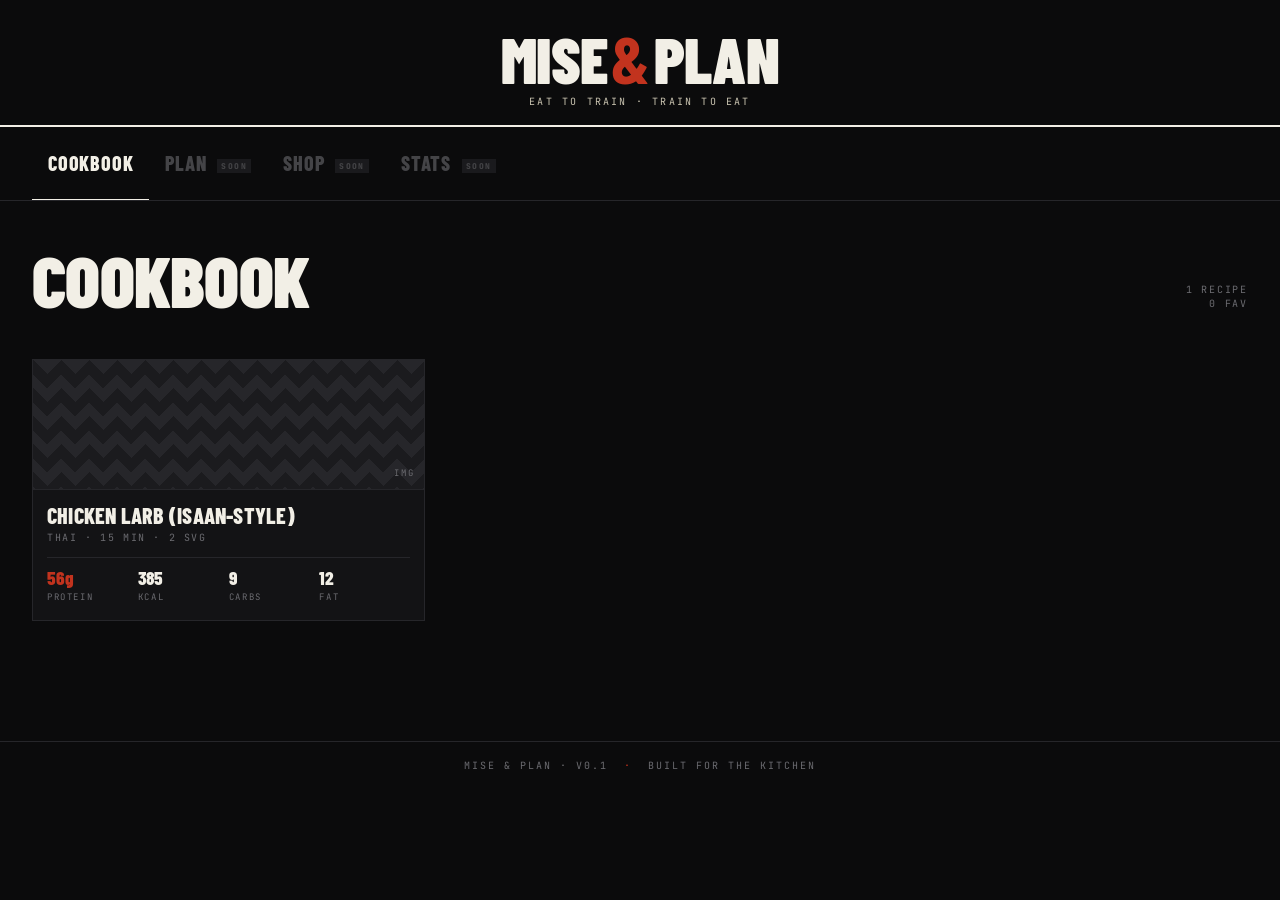
==== index.html @ 18a21efa "Phase 1.1 — initial scaffold" ====
<!doctype html>
<html lang="en">
<head>
  <meta charset="utf-8"/>
  <meta name="viewport" content="width=device-width, initial-scale=1, viewport-fit=cover"/>
  <meta name="theme-color" content="#0B0B0C"/>
  <title>Mise &amp; Plan</title>
  <link rel="manifest" href="/manifest.webmanifest"/>
  <link rel="icon" href="/icon-192.png"/>
  <link rel="apple-touch-icon" href="/icon-192.png"/>

  <link rel="preconnect" href="https://fonts.googleapis.com"/>
  <link rel="preconnect" href="https://fonts.gstatic.com" crossorigin/>
  <link href="https://fonts.googleapis.com/css2?family=Barlow+Condensed:wght@500;700;800;900&family=Archivo:wght@400;500;600;700&family=JetBrains+Mono:wght@400;500;700&display=swap" rel="stylesheet"/>

  <link rel="stylesheet" href="/src/core/design.css"/>
</head>
<body>

<header class="masthead">
  <div class="wordmark">Mise<span class="amp">&amp;</span>Plan</div>
  <div class="submark">Eat to train · Train to eat</div>
</header>

<nav class="app-nav" id="app-nav">
  <button data-route="cookbook" class="active">Cookbook</button>
  <button data-route="plan"     disabled>Plan <span class="soon">SOON</span></button>
  <button data-route="shop"     disabled>Shop <span class="soon">SOON</span></button>
  <button data-route="stats"    disabled>Stats <span class="soon">SOON</span></button>
</nav>

<main id="app">
  <!-- Active module mounts here -->
  <div class="boot-state">
    <div class="boot-stamp">BOOTING…</div>
  </div>
</main>

<footer class="colophon">
  <span>Mise &amp; Plan · v0.1</span>
  <span class="dot">·</span>
  <span>Built for the kitchen</span>
</footer>

<script type="module" src="/src/core/main.js"></script>
</body>
</html>
---- src/core/design.css ----
/* =============================================================
   MISE & PLAN — DESIGN SYSTEM
   Iron & Paper. v0.1
   ============================================================= */

:root {
  /* IRON STACK */
  --iron-000: #0B0B0C;
  --iron-100: #131315;
  --iron-200: #1B1B1E;
  --iron-300: #26262A;
  --iron-400: #3A3A3F;
  --iron-500: #6B6B70;

  /* PAPER STACK */
  --paper-000: #F2EFE6;
  --paper-100: #E6E2D6;
  --paper-200: #C9C3B0;
  --paper-300: #A8A28E;

  /* THE LOAD — protein only */
  --iron-red:       #C2331E;
  --iron-red-deep:  #8E2415;

  /* Reserved accents */
  --safety:         #E8B53C;  /* kcal cap warning */
  --plate-green:    #4A6B3A;  /* logged / done */

  /* TYPE */
  --display: "Barlow Condensed", "Oswald", sans-serif;
  --body:    "Archivo", "Helvetica Neue", system-ui, sans-serif;
  --mono:    "JetBrains Mono", ui-monospace, monospace;

  /* SPACING (8pt-ish, condensed) */
  --sp-1: 4px;
  --sp-2: 8px;
  --sp-3: 12px;
  --sp-4: 16px;
  --sp-5: 24px;
  --sp-6: 32px;
  --sp-7: 48px;
  --sp-8: 64px;

  /* MAX-WIDTH for desktop pages */
  --maxw: 1200px;
}

/* ====== RESET ====== */
* { box-sizing: border-box; }
html, body { margin: 0; padding: 0; }
html { background: var(--iron-000); }
body {
  background: var(--iron-000);
  color: var(--paper-000);
  font-family: var(--body);
  font-size: 15px;
  line-height: 1.5;
  -webkit-font-smoothing: antialiased;
  text-rendering: optimizeLegibility;
  min-height: 100vh;
  min-height: 100svh;
}
button, input, textarea, select {
  font-family: inherit;
  font-size: inherit;
  color: inherit;
}
button { cursor: pointer; }

/* ====== GRAPH-PAPER SUBSTRATE ====== */
.gridpaper {
  background-color: var(--iron-100);
  background-image:
    linear-gradient(to right, rgba(242,239,230,0.04) 1px, transparent 1px),
    linear-gradient(to bottom, rgba(242,239,230,0.04) 1px, transparent 1px),
    linear-gradient(to right, rgba(242,239,230,0.07) 1px, transparent 1px),
    linear-gradient(to bottom, rgba(242,239,230,0.07) 1px, transparent 1px);
  background-size: 12px 12px, 12px 12px, 60px 60px, 60px 60px;
}
.gridpaper-light {
  background-color: var(--paper-000);
  background-image:
    linear-gradient(to right, rgba(11,11,12,0.06) 1px, transparent 1px),
    linear-gradient(to bottom, rgba(11,11,12,0.06) 1px, transparent 1px),
    linear-gradient(to right, rgba(11,11,12,0.12) 1px, transparent 1px),
    linear-gradient(to bottom, rgba(11,11,12,0.12) 1px, transparent 1px);
  background-size: 12px 12px, 12px 12px, 60px 60px, 60px 60px;
}

/* ====== MASTHEAD ====== */
.masthead {
  padding: var(--sp-5) var(--sp-4) var(--sp-3);
  border-bottom: 2px solid var(--paper-000);
  text-align: center;
}
.wordmark {
  font-family: var(--display);
  font-weight: 900;
  font-size: 44px;
  line-height: 0.85;
  letter-spacing: -0.01em;
  text-transform: uppercase;
}
.wordmark .amp {
  color: var(--iron-red);
  font-weight: 700;
  padding: 0 0.06em;
}
.submark {
  font-family: var(--mono);
  font-size: 10px;
  letter-spacing: 0.22em;
  text-transform: uppercase;
  color: var(--paper-200);
  margin-top: var(--sp-2);
}
@media (min-width: 768px) {
  .masthead { padding: var(--sp-6) var(--sp-6) var(--sp-4); }
  .wordmark { font-size: 64px; }
}

/* ====== APP NAV ====== */
.app-nav {
  display: flex;
  border-bottom: 1px solid var(--iron-300);
  background: var(--iron-000);
  padding: 0 var(--sp-4);
  overflow-x: auto;
  -webkit-overflow-scrolling: touch;
}
.app-nav button {
  background: transparent;
  border: 0;
  font-family: var(--display);
  font-weight: 800;
  font-size: 17px;
  letter-spacing: 0.04em;
  text-transform: uppercase;
  color: var(--iron-500);
  padding: var(--sp-4) var(--sp-3);
  border-bottom: 2px solid transparent;
  margin-bottom: -1px;
  white-space: nowrap;
  position: relative;
}
.app-nav button.active {
  color: var(--paper-000);
  border-bottom-color: var(--paper-000);
}
.app-nav button:not(:disabled):hover {
  color: var(--paper-100);
}
.app-nav button:disabled {
  cursor: not-allowed;
  opacity: 0.6;
}
.app-nav .soon {
  font-family: var(--mono);
  font-size: 8px;
  letter-spacing: 0.18em;
  background: var(--iron-300);
  color: var(--iron-500);
  padding: 2px 4px;
  margin-left: 6px;
  vertical-align: middle;
}
@media (min-width: 768px) {
  .app-nav { padding: 0 var(--sp-6); }
  .app-nav button { font-size: 20px; padding: var(--sp-5) var(--sp-4); }
}

/* ====== MAIN ====== */
main {
  min-height: 60vh;
}

/* ====== BOOT STATE (first paint, before JS hydrates) ====== */
.boot-state {
  padding: var(--sp-8) var(--sp-4);
  text-align: center;
}
.boot-stamp {
  display: inline-block;
  font-family: var(--mono);
  font-size: 11px;
  letter-spacing: 0.3em;
  text-transform: uppercase;
  color: var(--iron-500);
  padding: var(--sp-2) var(--sp-3);
  border: 1px dashed var(--iron-400);
}

/* ====== FOOTER / COLOPHON ====== */
.colophon {
  border-top: 1px solid var(--iron-300);
  padding: var(--sp-4) var(--sp-4);
  text-align: center;
  font-family: var(--mono);
  font-size: 10px;
  letter-spacing: 0.2em;
  text-transform: uppercase;
  color: var(--iron-500);
}
.colophon .dot {
  color: var(--iron-red);
  margin: 0 var(--sp-2);
}

/* ====== SHARED COMPONENTS (used across modules) ====== */

/* --- Section heading --- */
.section-head {
  padding: var(--sp-6) var(--sp-4) var(--sp-4);
  display: flex;
  align-items: end;
  justify-content: space-between;
  gap: var(--sp-4);
}
.section-head .title {
  font-family: var(--display);
  font-weight: 900;
  font-size: 44px;
  line-height: 0.85;
  text-transform: uppercase;
  letter-spacing: -0.01em;
}
.section-head .meta {
  font-family: var(--mono);
  font-size: 10px;
  letter-spacing: 0.18em;
  text-transform: uppercase;
  color: var(--iron-500);
  text-align: right;
  line-height: 1.4;
}
@media (min-width: 768px) {
  .section-head { padding: var(--sp-7) var(--sp-6) var(--sp-5); }
  .section-head .title { font-size: 72px; }
}

/* --- Eyebrow tag --- */
.eyebrow {
  display: inline-block;
  font-family: var(--mono);
  font-size: 10px;
  letter-spacing: 0.2em;
  text-transform: uppercase;
  padding: 4px 8px;
  background: var(--iron-red);
  color: var(--paper-000);
}
.eyebrow.outline {
  background: transparent;
  border: 1px solid var(--paper-200);
  color: var(--paper-100);
}

/* --- Stamp (top-right of cards) --- */
.stamp {
  font-family: var(--mono);
  font-size: 9px;
  letter-spacing: 0.2em;
  text-transform: uppercase;
  padding: 3px 6px;
  background: var(--iron-000);
  color: var(--paper-200);
  border: 1px solid var(--paper-200);
}
.stamp.fav {
  background: var(--paper-000);
  color: var(--iron-000);
  border-color: var(--paper-000);
}

/* --- Empty state --- */
.empty {
  padding: var(--sp-7) var(--sp-4);
  text-align: center;
  border: 1px dashed var(--iron-400);
  margin: var(--sp-4);
}
.empty .icon-frame {
  width: 56px;
  height: 56px;
  border: 2px solid var(--paper-200);
  margin: 0 auto var(--sp-4);
  position: relative;
}
.empty .icon-frame::before,
.empty .icon-frame::after {
  content: "";
  position: absolute;
  background: var(--paper-200);
}
.empty .icon-frame::before {
  top: 50%; left: 12px; right: 12px;
  height: 2px; margin-top: -1px;
}
.empty .icon-frame::after {
  top: 12px; bottom: 12px; left: 50%;
  width: 2px; margin-left: -1px;
}
.empty .title-row {
  font-family: var(--display);
  font-weight: 800;
  font-size: 24px;
  text-transform: uppercase;
  color: var(--paper-000);
  margin-bottom: var(--sp-1);
  letter-spacing: 0.02em;
}
.empty .sub {
  font-size: 14px;
  color: var(--paper-200);
  max-width: 280px;
  margin: 0 auto var(--sp-4);
}
.empty .action {
  font-family: var(--mono);
  font-size: 10px;
  letter-spacing: 0.22em;
  text-transform: uppercase;
  padding: var(--sp-3) var(--sp-4);
  border: 1px solid var(--paper-000);
  color: var(--paper-000);
  background: transparent;
}
.empty .action:hover { background: var(--paper-000); color: var(--iron-000); }

/* --- Skeleton / loading --- */
.skeleton {
  border: 1px solid var(--iron-300);
  background: var(--iron-100);
  height: 110px;
  position: relative;
  overflow: hidden;
}
.skeleton::after {
  content: "";
  position: absolute;
  top: 0; left: -100%;
  width: 100%; height: 100%;
  background: linear-gradient(90deg, transparent, rgba(242,239,230,0.03), transparent);
  animation: shimmer 1.4s infinite;
}
@keyframes shimmer { to { left: 100%; } }
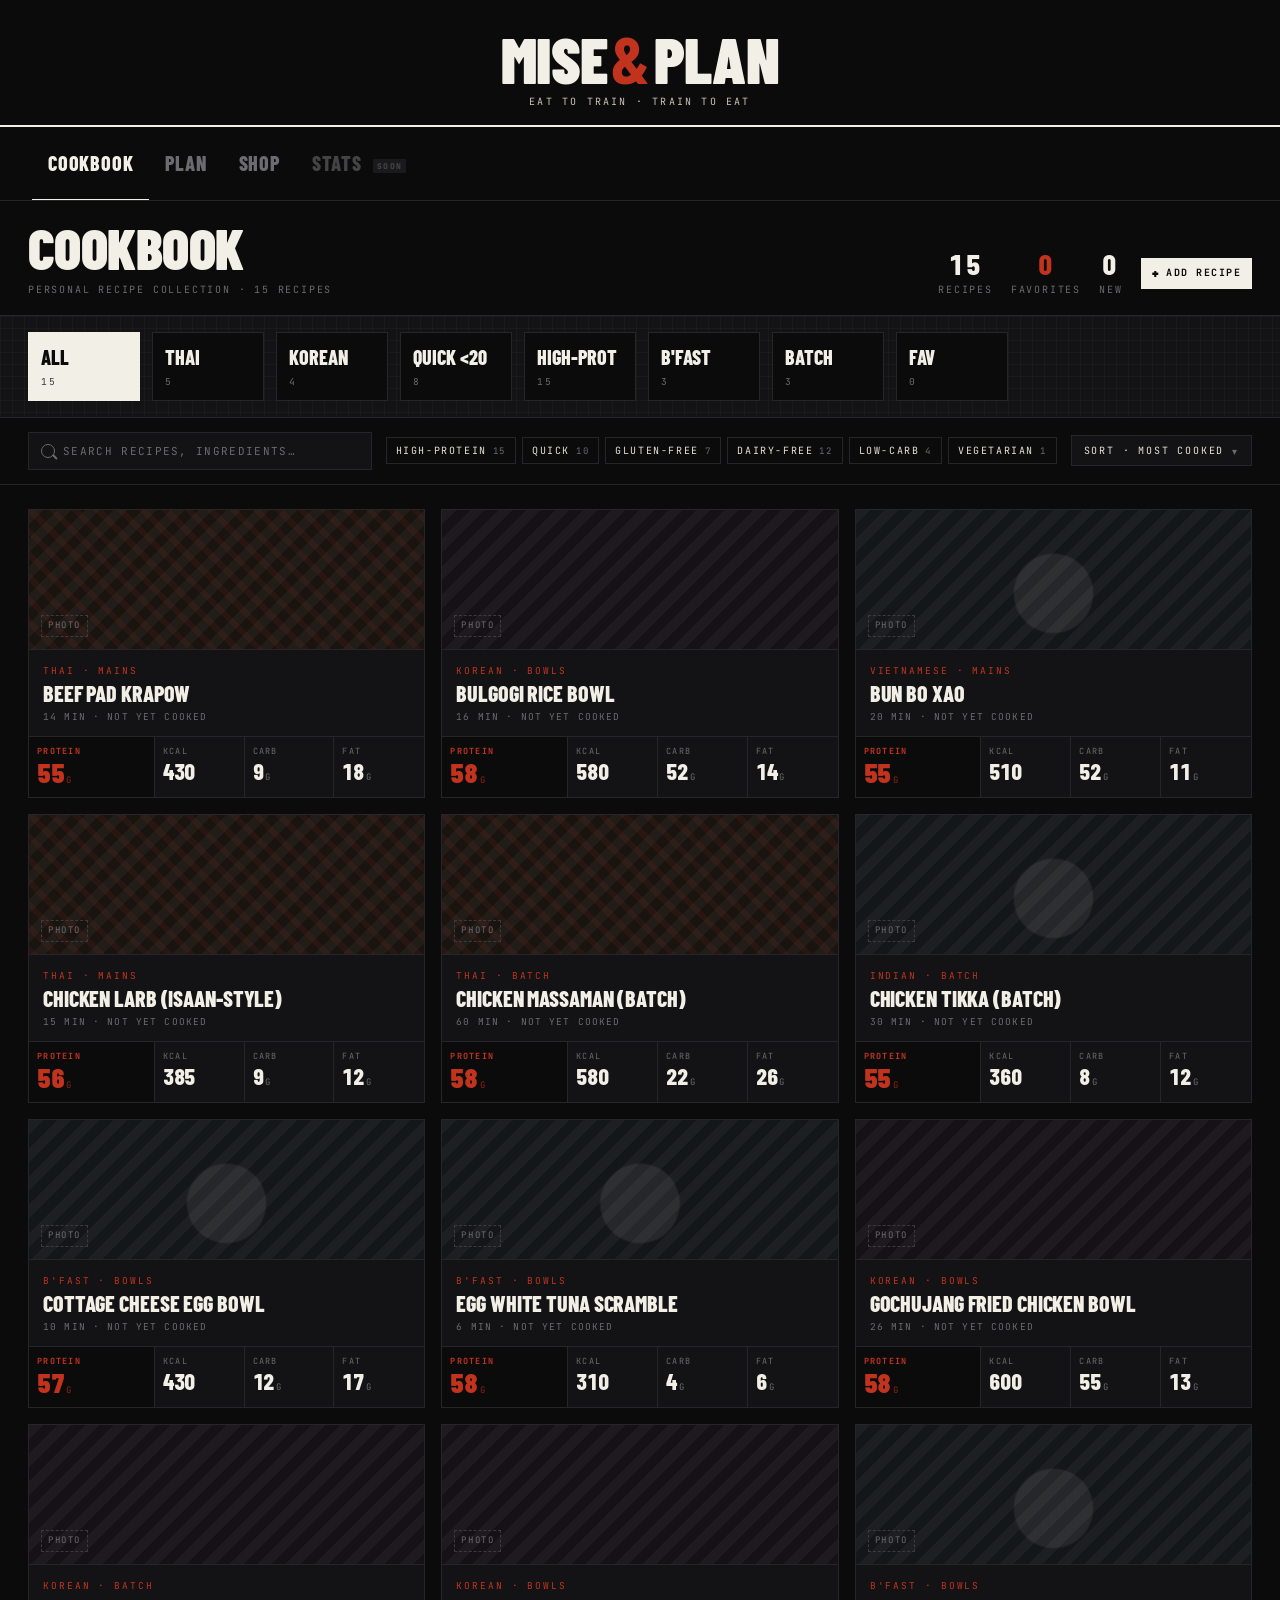
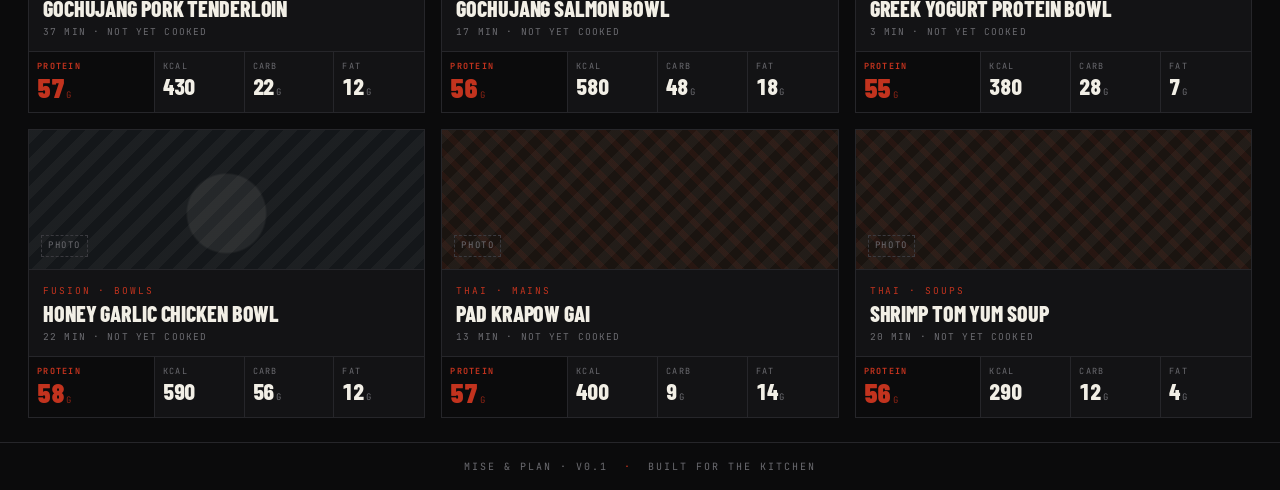
==== commit ce7fae7d: "Phase 2 — Planner + Shopping list + Recipe form Phase 2.1 — PLANNER (src/planner/planner.js) - Weekl" ====
--- a/index.html
+++ b/index.html
@@ -24,9 +24,9 @@
 
 <nav class="app-nav" id="app-nav">
   <button data-route="cookbook" class="active">Cookbook</button>
-  <button data-route="plan"     disabled>Plan <span class="soon">SOON</span></button>
-  <button data-route="shop"     disabled>Shop <span class="soon">SOON</span></button>
-  <button data-route="stats"    disabled>Stats <span class="soon">SOON</span></button>
+  <button data-route="plan">Plan</button>
+  <button data-route="shop">Shop</button>
+  <button data-route="stats" disabled>Stats <span class="soon">SOON</span></button>
 </nav>
 
 <main id="app">
--- a/src/core/design.css
+++ b/src/core/design.css
@@ -255,22 +255,55 @@
   color: var(--paper-100);
 }
 
-/* --- Stamp (top-right of cards) --- */
+/* --- Stamp (top-right of cards) ---
+   Priority on cards: NEW > FAV > ×N COOKED > DRAFT.
+   Default = iron-red (used by .new).                       */
 .stamp {
   font-family: var(--mono);
-  font-size: 9px;
-  letter-spacing: 0.2em;
-  text-transform: uppercase;
-  padding: 3px 6px;
-  background: var(--iron-000);
-  color: var(--paper-200);
-  border: 1px solid var(--paper-200);
-}
-.stamp.fav {
+  font-size: 9.5px;
+  letter-spacing: 0.18em;
+  text-transform: uppercase;
+  padding: 4px 7px;
+  font-weight: 700;
+  line-height: 1;
+  background: var(--iron-red);
+  color: var(--paper-000);
+  border: 1px solid var(--iron-red);
+}
+.stamp.new { background: var(--iron-red); color: var(--paper-000); border-color: var(--iron-red); }
+.stamp.fav { background: var(--paper-000); color: var(--iron-000); border-color: var(--paper-000); }
+.stamp.cooked { background: var(--iron-000); color: var(--paper-000); border-color: var(--paper-000); }
+.stamp.draft { background: var(--iron-300); color: var(--paper-200); border: 1px dashed var(--iron-500); }
+
+/* --- Button family ---
+   Iron-red `.red` is structural only (e.g. sticky-bar top border) — never a generic CTA.   */
+.btn {
+  font-family: var(--mono);
+  font-size: 11px;
+  letter-spacing: 0.18em;
+  text-transform: uppercase;
+  padding: 9px 12px;
+  border: 1px solid var(--paper-000);
   background: var(--paper-000);
   color: var(--iron-000);
-  border-color: var(--paper-000);
-}
+  cursor: pointer;
+  font-weight: 700;
+  line-height: 1;
+  display: inline-flex;
+  align-items: center;
+  gap: 6px;
+  text-decoration: none;
+  transition: background 100ms linear, color 100ms linear, border-color 100ms linear;
+}
+.btn:hover { background: var(--paper-100); }
+.btn.outline { background: transparent; color: var(--paper-000); }
+.btn.outline:hover { background: var(--paper-000); color: var(--iron-000); }
+.btn.ghost { background: transparent; color: var(--iron-500); border-color: var(--iron-400); }
+.btn.ghost:hover { color: var(--paper-000); border-color: var(--paper-200); }
+.btn.red { background: var(--iron-red); border-color: var(--iron-red); color: var(--paper-000); }
+.btn.sm { font-size: 10px; padding: 7px 10px; letter-spacing: 0.15em; }
+.btn.lg { font-size: 12px; padding: 12px 18px; letter-spacing: 0.2em; }
+.btn .plus { font-family: var(--display); font-weight: 900; font-size: 15px; line-height: 1; }
 
 /* --- Empty state --- */
 .empty {
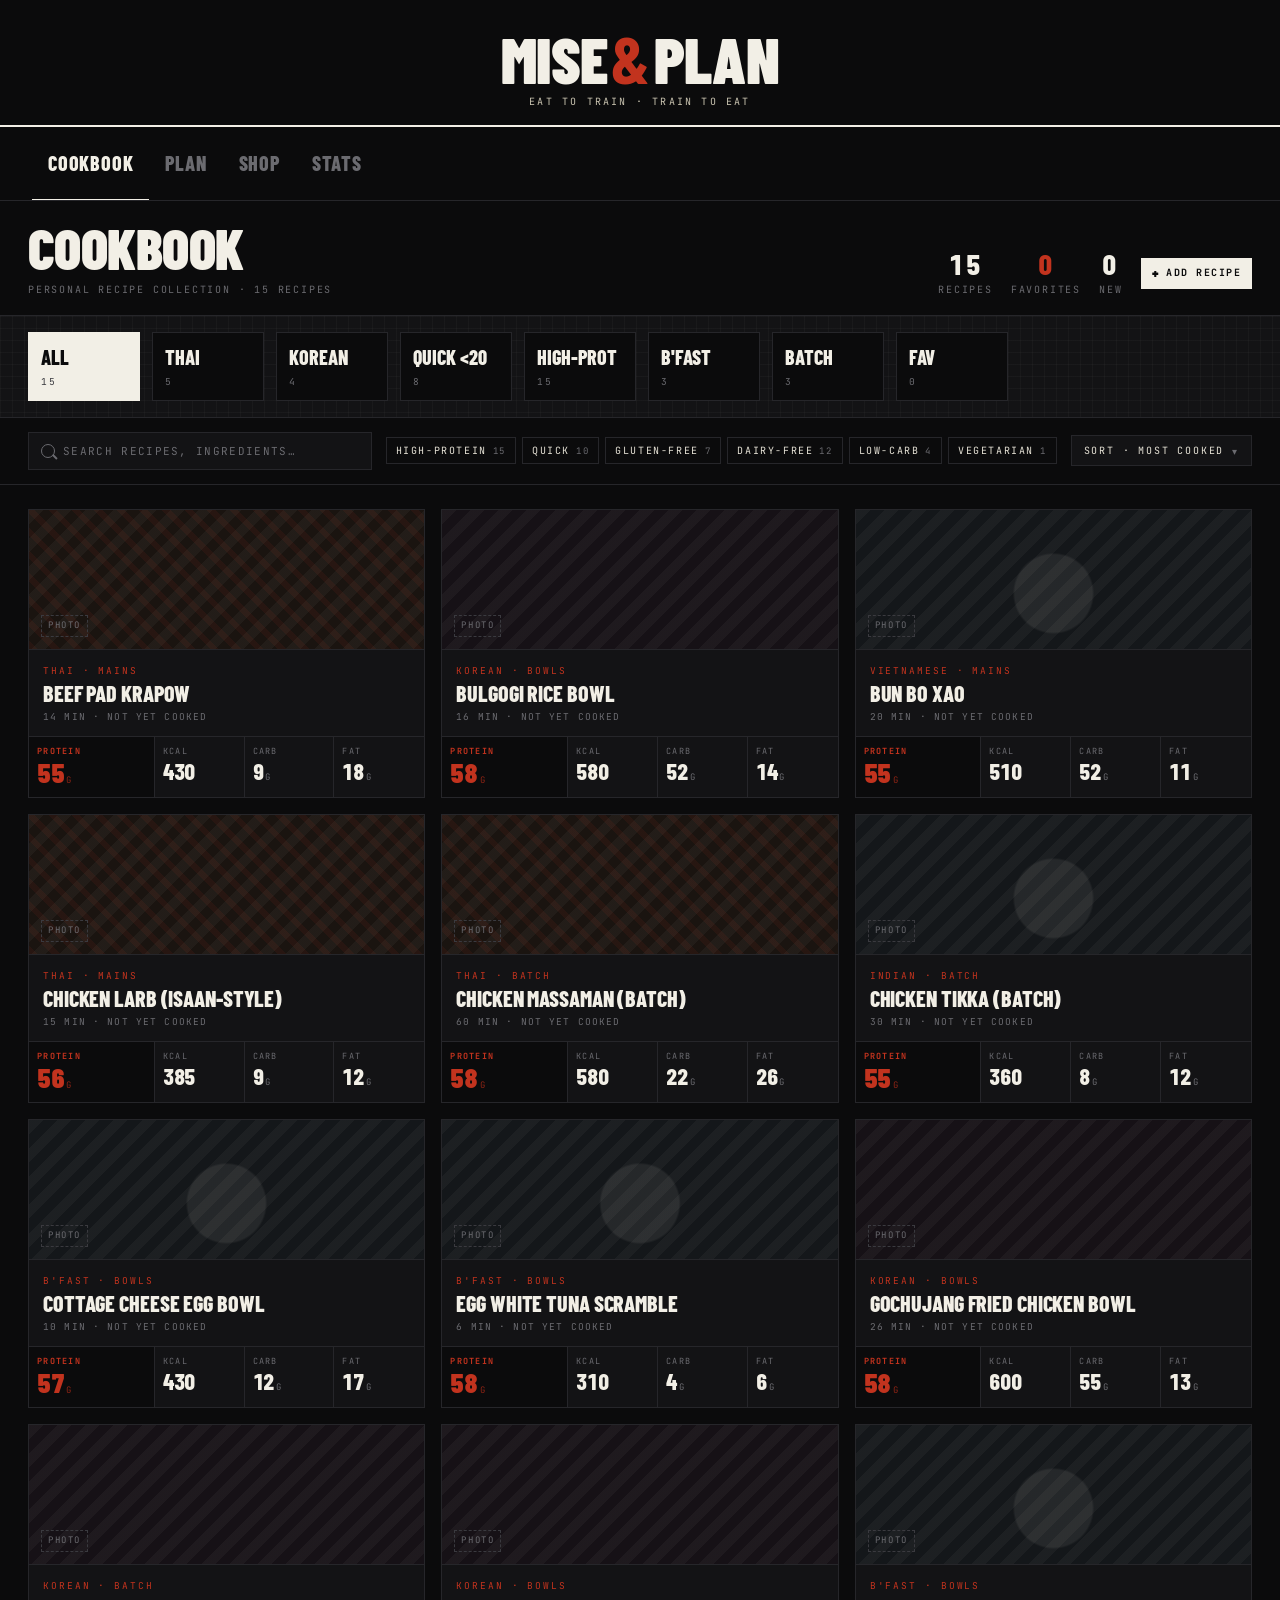
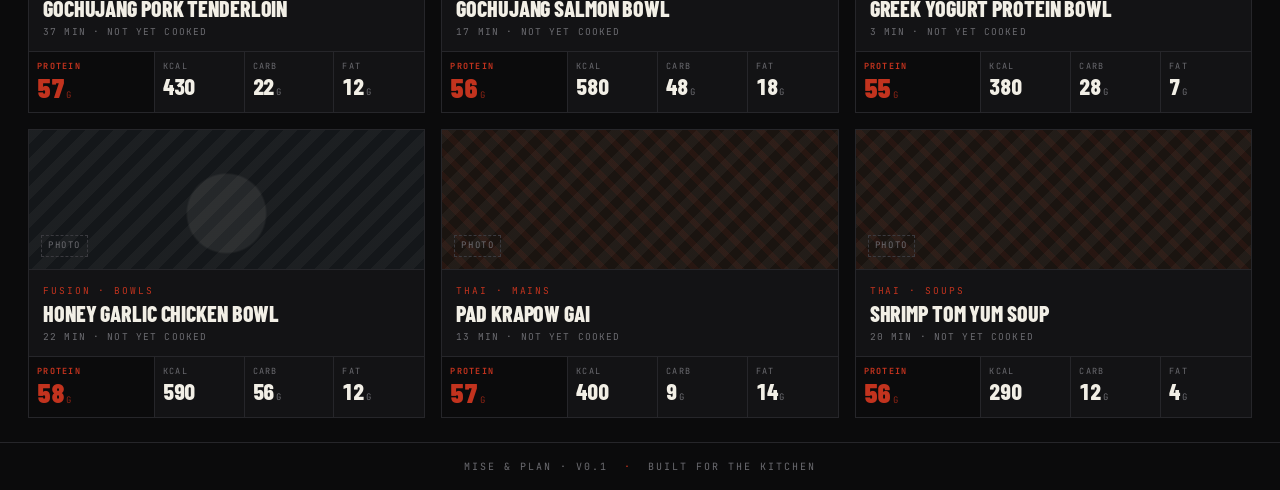
==== commit 2e40d275: "Stats module + Plan/Shop testability foundation STATS — new src/insights/insights.js (#/stats route)" ====
--- a/index.html
+++ b/index.html
@@ -26,7 +26,7 @@
   <button data-route="cookbook" class="active">Cookbook</button>
   <button data-route="plan">Plan</button>
   <button data-route="shop">Shop</button>
-  <button data-route="stats" disabled>Stats <span class="soon">SOON</span></button>
+  <button data-route="stats">Stats</button>
 </nav>
 
 <main id="app">
--- a/src/core/design.css
+++ b/src/core/design.css
@@ -377,3 +377,91 @@
   animation: shimmer 1.4s infinite;
 }
 @keyframes shimmer { to { left: 100%; } }
+
+/* ====== PRINT — recipe detail as paper backup ======
+   Strips chrome, inverts colors, keeps iron-red on protein cell.
+   Browser native print dialog (Cmd-P / Ctrl-P). */
+@media print {
+  /* Hide everything not part of the recipe */
+  .masthead, .app-nav, .colophon, .boot-state { display: none !important; }
+
+  /* Hide detail-view chrome that isn't useful on paper */
+  .recipe-detail .back-link,
+  .recipe-detail .hero-photo .utility,
+  .recipe-detail .servings-bar,
+  .recipe-detail .head-side,
+  .recipe-detail .sticky-bar,
+  .recipe-detail .more-wrap,
+  .recipe-detail .toast { display: none !important; }
+
+  /* Invert to paper */
+  html, body, main { background: white !important; }
+  body, * { color: black !important; }
+
+  .recipe-detail { max-width: 100% !important; padding: 0 !important; }
+  .recipe-detail .hero-photo {
+    background: none !important;
+    height: 60px !important;
+    border: 1px dashed #999 !important;
+    margin: 0 0 10px !important;
+  }
+  .recipe-detail .hero-photo .ph-label { color: #666 !important; border-color: #999 !important; }
+
+  .recipe-detail h1.detail-title { color: black !important; font-size: 28pt !important; margin-bottom: 4pt !important; }
+  .recipe-detail .detail-sub { color: #444 !important; font-size: 8pt !important; }
+  .recipe-detail .tag { border-color: #444 !important; color: #444 !important; }
+  .recipe-detail .tag.filled { background: black !important; color: white !important; border-color: black !important; }
+
+  /* Macro big — keep red on protein for emphasis */
+  .recipe-detail .macro-big { border-color: black !important; }
+  .recipe-detail .macro-big > div { border-color: black !important; padding: 8pt !important; }
+  .recipe-detail .macro-big .v { color: black !important; font-size: 18pt !important; }
+  .recipe-detail .macro-big .protein { background: white !important; }
+  .recipe-detail .macro-big .protein .v { color: #C2331E !important; font-size: 22pt !important; }
+  .recipe-detail .macro-big .protein .l { color: #C2331E !important; }
+  .recipe-detail .macro-big .v .u { color: #666 !important; }
+
+  /* Block heads */
+  .recipe-detail .block-head { padding: 8pt 0 4pt !important; }
+  .recipe-detail .block-head .name { color: black !important; font-size: 14pt !important; }
+  .recipe-detail .block-head .info { color: #666 !important; font-size: 7pt !important; }
+
+  /* Ingredient groups */
+  .recipe-detail .ing-group, .recipe-detail .ing-group-head, .recipe-detail .ing-row { border-color: black !important; }
+  .recipe-detail .ing-group-head { background: #f3f3f3 !important; color: black !important; padding: 4pt 0 !important; }
+  .recipe-detail .ing-group-head.protein { color: #C2331E !important; }
+  .recipe-detail .ing-row { padding: 4pt 0 !important; page-break-inside: avoid; }
+  .recipe-detail .ing-row .box { border-color: #444 !important; width: 12pt !important; height: 12pt !important; }
+  .recipe-detail .ing-row.checked .box { background: white !important; }
+  .recipe-detail .ing-row.checked .box::after { background: none !important; }
+  .recipe-detail .ing-row .qty { color: black !important; font-size: 10pt !important; }
+  .recipe-detail .ing-row.protein .qty { color: #C2331E !important; }
+  .recipe-detail .ing-row .item { color: black !important; font-size: 10pt !important; text-decoration: none !important; }
+  .recipe-detail .ing-row .prep { color: #666 !important; }
+  .recipe-detail .ing-row .tip { color: #666 !important; border-color: #999 !important; }
+  .recipe-detail .ing-row .tip.warn { color: #b07000 !important; border-color: #b07000 !important; }
+
+  /* Substitutions — keep but compact */
+  .recipe-detail .sub-card { background: white !important; border-color: #999 !important; page-break-inside: avoid; margin: 4pt 0 !important; }
+  .recipe-detail .sub-card .swap .out { color: #666 !important; }
+  .recipe-detail .sub-card .swap .in  { color: black !important; }
+  .recipe-detail .sub-card .swap .arrow { color: #C2331E !important; }
+  .recipe-detail .sub-card .delta.up { color: #C2331E !important; }
+  .recipe-detail .sub-card .delta.down { color: #2e6019 !important; }
+  .recipe-detail .toggle { display: none !important; }
+
+  /* Steps */
+  .recipe-detail .step-row { padding: 5pt 0 !important; border-color: #999 !important; page-break-inside: avoid; }
+  .recipe-detail .step-row .num { color: #C2331E !important; font-size: 24pt !important; }
+  .recipe-detail .step-row .text { color: black !important; font-size: 10pt !important; }
+  .recipe-detail .timer-tag { color: #C2331E !important; border-color: #C2331E !important; background: white !important; }
+
+  /* Notes */
+  .recipe-detail .notes-block { padding: 6pt 0 !important; border-color: black !important; }
+  .recipe-detail .notes-block .body { color: black !important; border-left-color: #C2331E !important; }
+
+  /* Serves with */
+  .recipe-detail .mini-card { background: white !important; border-color: #999 !important; }
+  .recipe-detail .mini-card .name { color: black !important; }
+  .recipe-detail .mini-card .meta { color: #C2331E !important; }
+}
